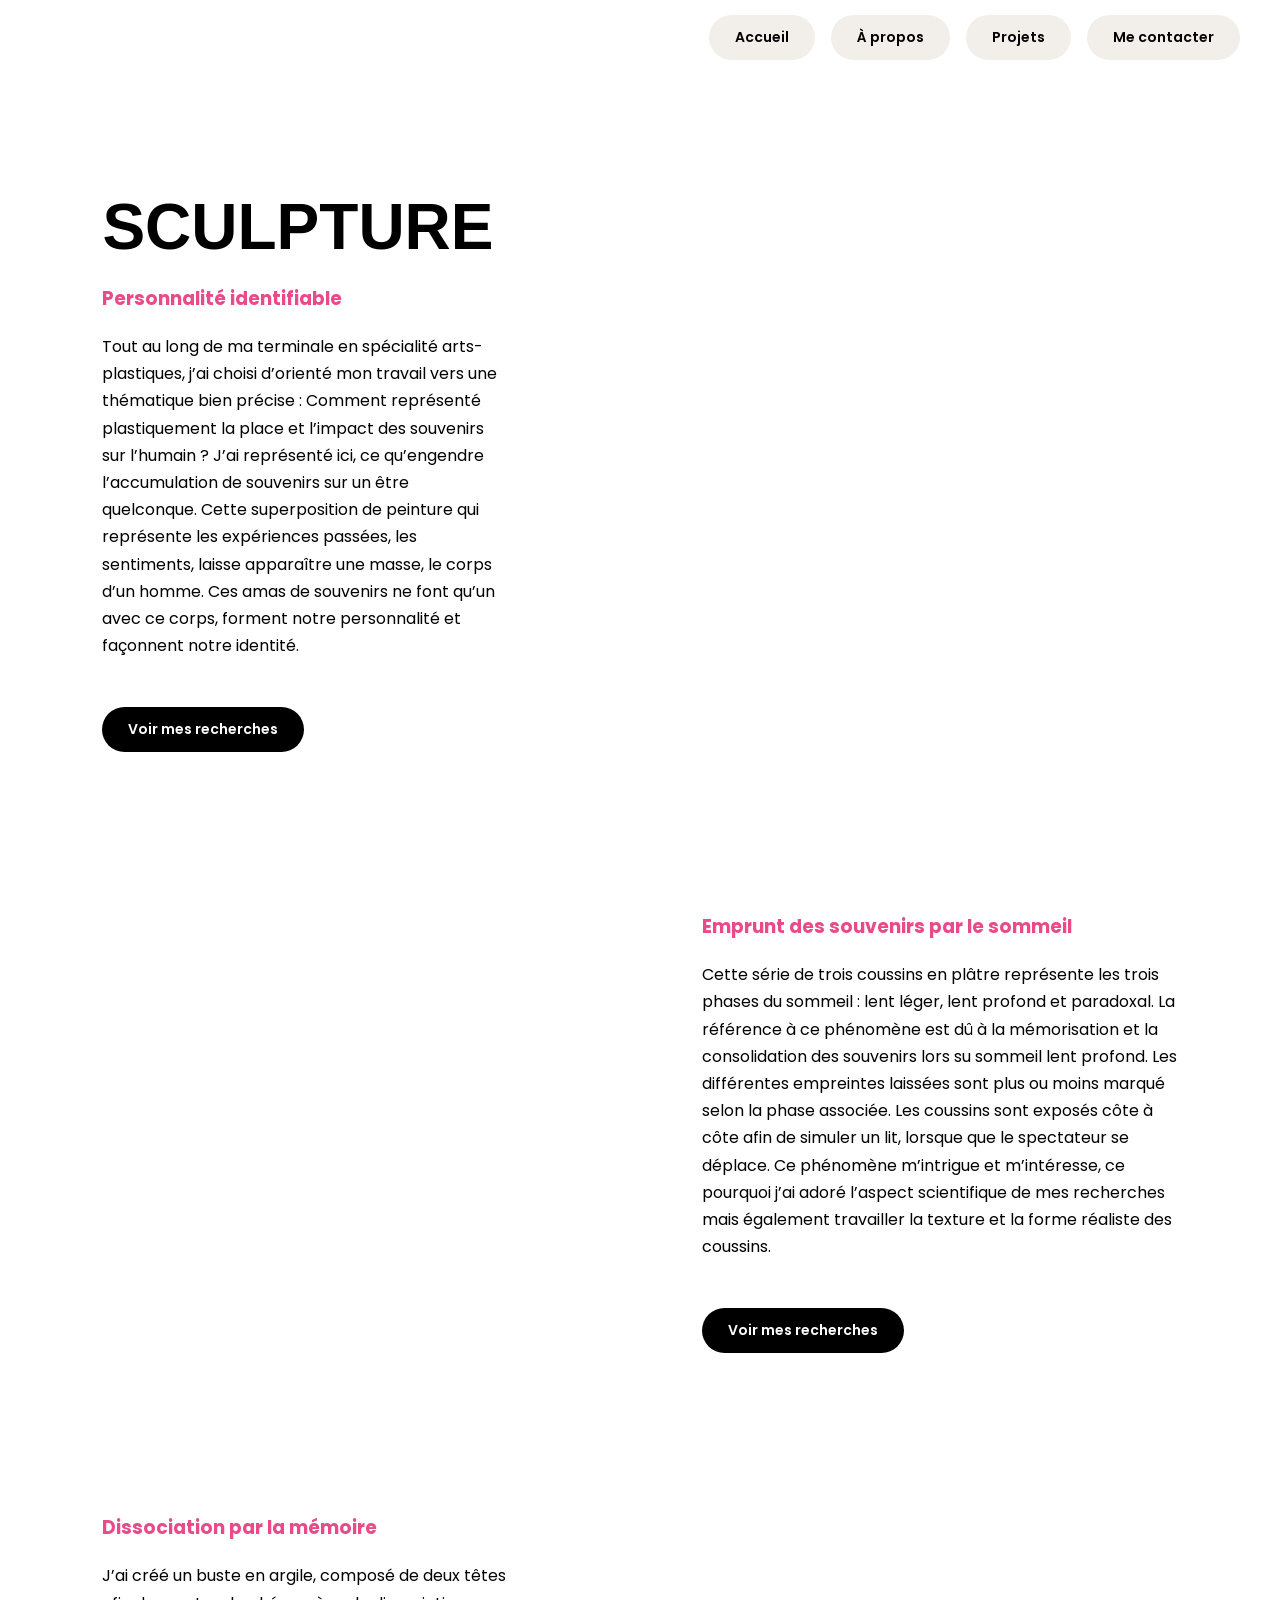
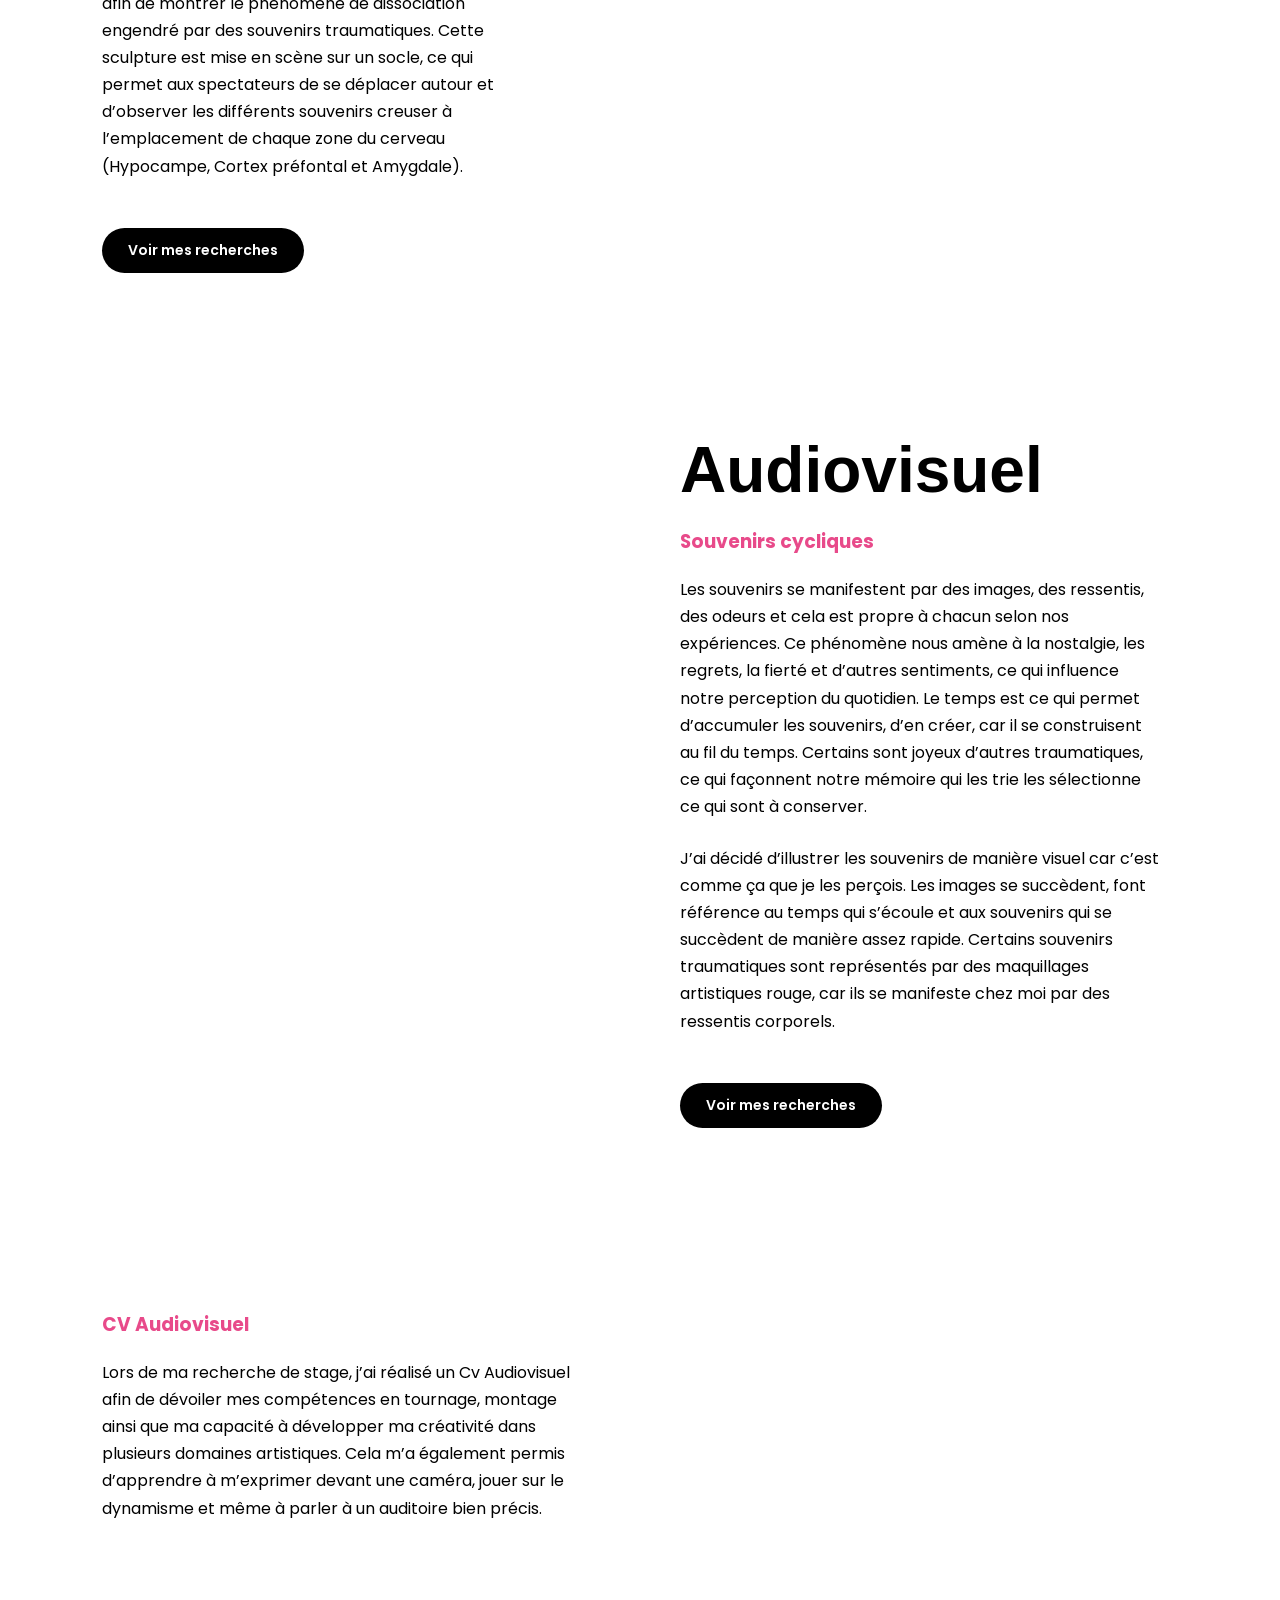
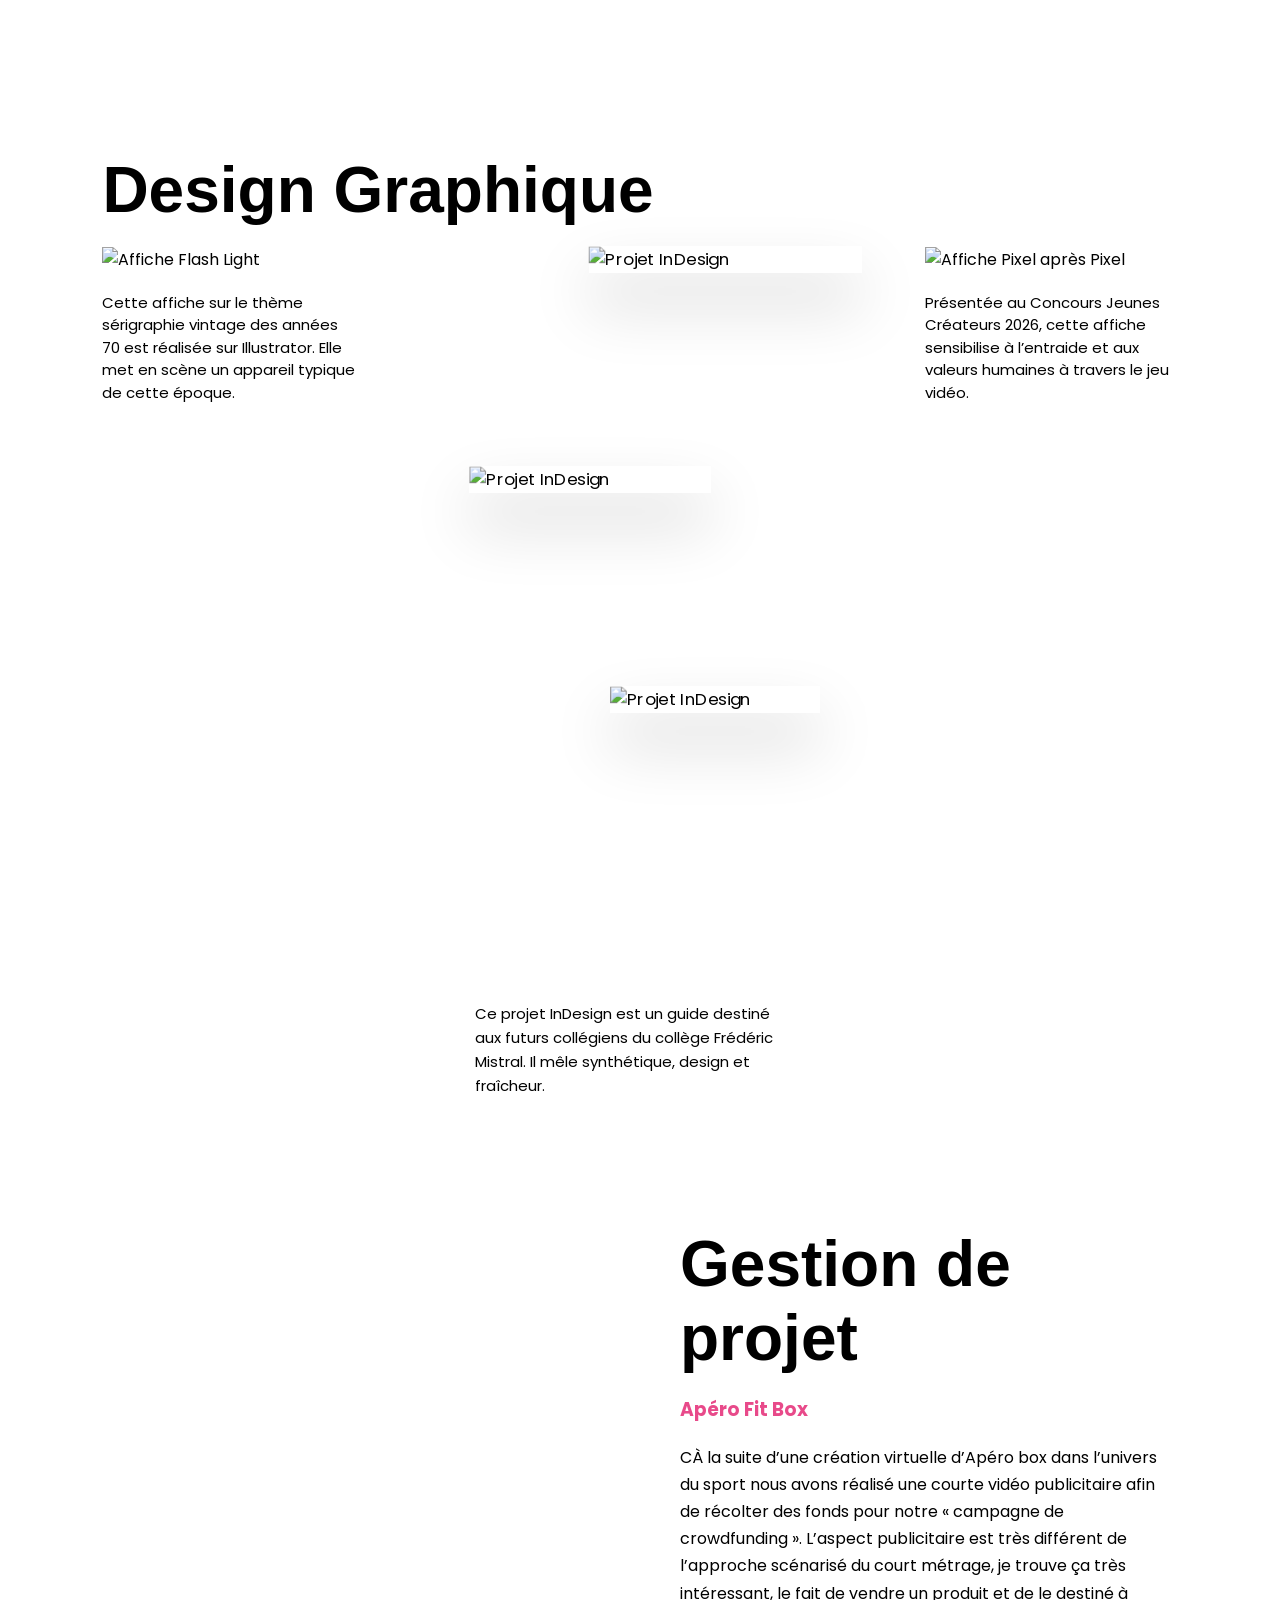
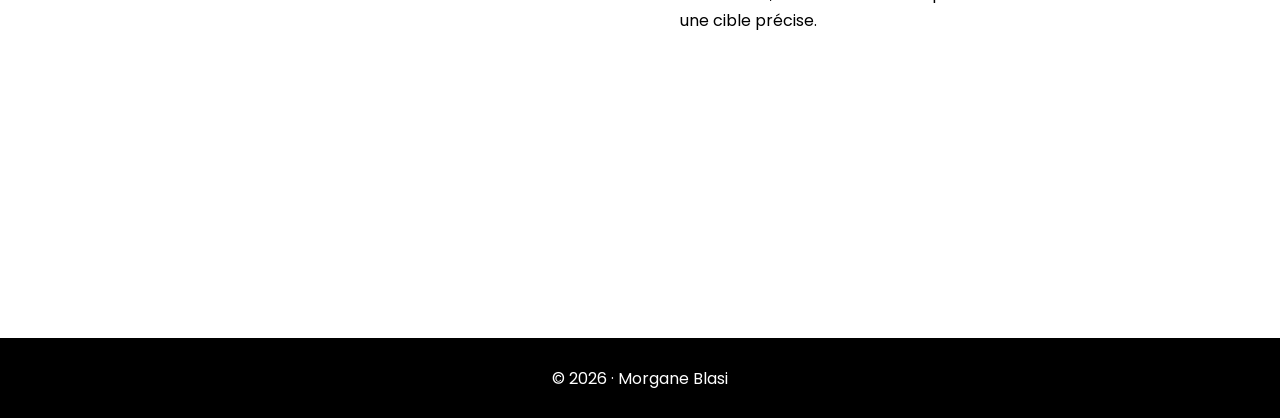
==== projet.html @ a5156cee "Add files via upload" ====
<!DOCTYPE html>
<html lang="en">

<head>
  <meta charset="UTF-8">
  <meta name="viewport" content="width=device-width, initial-scale=1.0">
  <title>Document</title>
  <link rel="stylesheet" href="style.css">
  <link href="https://fonts.googleapis.com/css2?family=Poppins:wght@400;600&display=swap" rel="stylesheet">

</head>

<body>
  <nav class="menu">
    <a href="index.html" class="menu-link">Accueil</a>
    <a href="apropos.html" class="menu-link">À propos</a>
    <a href="projet.html" class="menu-link">Projets</a>
    <a href="contact.html" class="menu-link">Me contacter</a>
  </nav>
  <section class="projects">

    <!-- 1. SCULPTURE -->
    <article class="project left">
      <div class="project-text">
        <h2>SCULPTURE</h2>




        <h3>Personnalité identifiable</h3>
        </a>
        <p>
          Tout au long de ma terminale en spécialité arts-plastiques, j’ai choisi d’orienté mon travail vers une
          thématique bien précise :
          Comment représenté plastiquement la place et l’impact des souvenirs sur l’humain ?
          J’ai représenté ici, ce qu’engendre l’accumulation de souvenirs sur un être quelconque. Cette superposition de
          peinture qui représente les expériences passées, les sentiments, laisse apparaître une masse, le corps d’un
          homme. Ces amas de souvenirs ne font qu’un avec ce corps, forment notre personnalité et façonnent notre
          identité. </p>
          
<a href="buste-recherche.html" class="research-btn">
  Voir mes recherches
</a>

      </div>

      <div class="project-media">

        <img src="img/bustef.png" alt="">


        <img src="img/buste.png" alt="">

      </div>

    </article>


    <article class="project right vertical-media">
      <div class="project-text">

        <h3>Emprunt des souvenirs par le sommeil</h3>
        <p>Cette série de trois coussins en plâtre représente les trois phases du sommeil : lent léger, lent profond et
          paradoxal. La référence à ce phénomène est dû à la mémorisation et la consolidation des souvenirs lors su
          sommeil lent profond. Les différentes empreintes laissées sont plus ou moins marqué selon la phase associée.
          Les coussins sont exposés côte à côte afin de simuler un lit, lorsque que le spectateur se déplace. Ce
          phénomène m’intrigue et m’intéresse, ce pourquoi j’ai adoré l’aspect scientifique de mes recherches mais
          également travailler la texture et la forme réaliste des coussins.</p>
          <a href="coussin-recherche.html" class="research-btn">
  Voir mes recherches
</a>
      </div>
      <div class="project-media">
        <img src="img/coussinsmur.jpeg" alt="">
        <img src="img/coussins.png" alt="">
      </div>
    </article>


    <article class="project left">
      <div class="project-text">
        <h3>Dissociation par la mémoire</h3>
        <p>J’ai créé un buste en argile, composé de deux têtes afin de montrer le phénomène de dissociation engendré par
          des souvenirs traumatiques. Cette sculpture est mise en scène sur un socle, ce qui permet aux spectateurs de
          se déplacer autour et d’observer les différents souvenirs creuser à l’emplacement de chaque zone du cerveau
          (Hypocampe, Cortex préfontal et Amygdale).</p>
           <a href="statue-recherche.html" class="research-btn">
  Voir mes recherches
</a>
      </div>
      <div class="project-media">
        <img src="img/statuef.png" alt="">
        <img src="img/statued.png" alt="">
      </div>
    </article>


    <article class="project right">
      <div class="project-text">
        <h2>Audiovisuel</h2>
        <h3>Souvenirs cycliques</h3>
        <p>Les souvenirs se manifestent par des images, des ressentis, des odeurs et cela est propre à chacun selon nos
          expériences. Ce phénomène nous amène à la nostalgie, les regrets, la fierté et d’autres sentiments, ce qui
          influence notre perception du quotidien. Le temps est ce qui permet d’accumuler les souvenirs, d’en créer, car
          il se construisent au fil du temps. Certains sont joyeux d’autres traumatiques, ce qui façonnent notre mémoire
          qui les trie les sélectionne ce qui sont à conserver.</p>
        <p>
          J’ai décidé d’illustrer les souvenirs de manière visuel car c’est comme ça que je les perçois. Les images se
          succèdent, font référence au temps qui s’écoule et aux souvenirs qui se succèdent de manière assez rapide.
          Certains souvenirs traumatiques sont représentés par des maquillages artistiques rouge, car ils se manifeste
          chez moi par des ressentis corporels. </p>
           <a href="film-recherche.html" class="research-btn">
  Voir mes recherches
</a>
      </div>


      <div class="project-media">
        <iframe src="https://player.vimeo.com/video/1187241375" style="width:100%; aspect-ratio:16/9;" frameborder="0"
          allow="fullscreen; picture-in-picture" title="Souvenirs cycliques">
        </iframe>
       
      </div>
    

      </div>

    </article>

    <!-- 5. INFOGRAPHIE -->
    <article class="project left">
      <div class="project-text">
        <h3>CV Audiovisuel</h3>
        <p>Lors de ma recherche de stage, j’ai réalisé un Cv Audiovisuel afin de dévoiler mes compétences en tournage,
          montage ainsi que ma capacité à développer ma créativité dans plusieurs domaines artistiques. Cela m’a
          également permis d’apprendre à m’exprimer devant une caméra, jouer sur le dynamisme et même à parler à un
          auditoire bien précis. </p>
      </div>
      <div class="project-media">
        <iframe src="https://player.vimeo.com/video/1187245278" style="width:100%; aspect-ratio:16/9;" frameborder="0"
          allow="fullscreen; picture-in-picture" title="Cv Morgane Blasi">
        </iframe>

      </div>
    </article>






    <article class="project left">
      <div class="project-text">


        <br>
        <h2>Design Graphique</h2>

        <div class="design-grid">

          <!-- COLONNE 1 -->
          <div class="design-item">
            <img src="img/afficheillu.png" alt="Affiche Flash Light">
            <span class="tool ai">Ai</span>
            <p>
              Cette affiche sur le thème sérigraphie vintage des années 70 est réalisée
              sur Illustrator. Elle met en scène un appareil typique de cette époque.
            </p>
          </div>

          <!-- COLONNE 2 (CENTRALE) -->
          <div class="design-item central">
            <img src="img/pagedegarde.png" alt="Projet InDesign">
            <img src="img/sommaire.png" alt="Projet InDesign">
            <img src="img/page.png" alt="Projet InDesign">
            <br> <br> <br>
            <p>
              Ce projet InDesign est un guide destiné aux futurs collégiens du collège
              Frédéric Mistral. Il mêle synthétique, design et fraîcheur.
            </p>
          </div>

          <!-- COLONNE 3 -->
          <div class="design-item">
            <img src="img/affichejeu.png" alt="Affiche Pixel après Pixel">
            <span class="tool ps">Ps</span>
            <p>
              Présentée au Concours Jeunes Créateurs 2026, cette affiche sensibilise
              à l’entraide et aux valeurs humaines à travers le jeu vidéo.
            </p>
          </div>

        </div>

    </article>
    <article class="project right vertical-media">
      <div class="project-text">
<h2>Gestion de projet</h2>
        <h3>Apéro Fit Box</h3>
        <p>CÀ la suite d’une création virtuelle d’Apéro box dans l’univers du sport nous avons réalisé une courte vidéo
          publicitaire afin de récolter des fonds pour notre « campagne de crowdfunding ». L’aspect publicitaire est
          très différent de l’approche scénarisé du court métrage, je trouve ça très intéressant, le fait de vendre un
          produit et de le destiné à une cible précise.
        </p>
      </div>
      <div class="project-media">
        <img classe="aperobox"src="img/aperobox.png" alt="">
        
      </div>
    </article>
  </section>

  <script>
    const projects = document.querySelectorAll('.project');

    const observer = new IntersectionObserver(entries => {
      entries.forEach(entry => {
        if (entry.isIntersecting) {
          entry.target.classList.add('visible');
        }
      });
    }, { threshold: 0.2 });

    projects.forEach(project => observer.observe(project));
  </script>
<button id="backToTop" aria-label="Retour en haut">
  ↑
</button>
<script>
  const backToTop = document.getElementById("backToTop");

  // Afficher le bouton quand on scroll
  window.addEventListener("scroll", () => {
    if (window.scrollY > 400) {
      backToTop.style.display = "block";
    } else {
      backToTop.style.display = "none";
    }
  });

  // Remonter en haut au clic
  backToTop.addEventListener("click", () => {
    window.scrollTo({
      top: 0,
      behavior: "smooth"
    });
  });
</script>
</body>
<footer class="footer">
    © 2026 · Morgane Blasi
</footer>

</html>
---- style.css ----
/* RESET PROPRE */
* {
    margin: 0;
    padding: 0;
    box-sizing: border-box;
}

html,
body {
    height: 100%;
}

body {
    background: #ffffff;
    font-family: 'Poppins', sans-serif;
}




.menu {
    display: flex;
    justify-content: flex-end;
    /* ✅ À DROITE */
    align-items: center;
    gap: 16px;

    margin: 0;
    padding: 15px 40px 10px;
    /* léger, propre */
}



.menu-link {
    background: #f2eee9;
    color: #000000;
    padding: 12px 26px;
    border-radius: 999px;
    text-decoration: none;
    font-weight: 600;
    font-size: 14px;
    transition: all 0.2s ease;
}

.menu-link:hover {
    background: #e04882;
}


.menu-link.active {
    background: #e84a8a;
}

/* MENU — même police partout */
.menu,
.menu-link {
    font-family: 'Poppins', sans-serif;
}

.hero {
    position: relative;
    height: calc(100vh - 80px);
    display: flex;
    flex-direction: column;
    align-items: center;
    justify-content: flex-start;
    padding-top: 40px;
}

.hero-link {
    text-decoration: none;
    color: inherit;
    display: flex;
    flex-direction: column;
    align-items: center;
}



/* BADGE */
.badge-container {
    margin-top: -26px;
    position: relative;
    z-index: 2;
}

.badge {
    width: 65%;
    margin-left: 18%;
}

/* TITRES */
.title {
    margin-top: -10%;
    text-align: center;
}

.title h1 {
    font-size: 120px;
    line-height: 1;
}

.title h2 {
    font-size: 36px;
    margin-top: -12px;
}

/* PAGE A PROPOS */
.apropos {
    padding: 80px;

}

.apropos-title {
    display: inline-block;
    padding: 10px 30px;
    margin-bottom: 80px;
    margin-top: -10px;
}

.apropos-title h1 {
    font-family: 'Anton', sans-serif;
    font-size: 48px;
}

/* CONTENU */
.apropos-content {
    display: grid;
    grid-template-columns: 1fr 1fr 1fr;
    gap: 60px;
    align-items: center;
}

.apropos-text p {
    font-size: 16px;
    line-height: 1.5;
    margin-bottom: 20px;
}

/* BONJOUR */
.apropos-text h2 {
    font-size: 36px;
    margin-bottom: 20px;
}

.apropos-text h2 span {
    color: #e84a8a;
}

/* IMAGE */
.apropos-image img {
    width: 100%;
    max-width: 260px;
    display: block;
    margin: auto;
}

h1,
h2 {
    font-family: 'Anton', sans-serif;
}

.contact {
    padding: 20px 80px 0;
}

.contact-title {
    font-family: 'Anton', sans-serif;
    font-size: 60px;
    margin-bottom: 20px;
}

.contact-content {
    display: flex;
    justify-content: space-between;
    align-items: flex-end;
    gap: 80px;
}

/* PHOTO */
.contact-photo img {
    max-width: 320px;
    display: block;
}

/* CAMERA */
.camera-img {
    width: 520px;
    display: block;
}

/* MERCI */
.merci {
    margin-top: 10px;
    text-align: right;
    font-size: 32px;
    color: #e84a8a;
}



.footer {
    height: 80px;
    background: #000;
    color: white;
    display: flex;
    justify-content: center;
    align-items: center;
}


html,
body {
    margin: 0;
    padding: 0;
    height: 100%;
}






.contact {
    padding: 20px 80px 10px;
}



.contact h1,
.contact-title {
    margin-top: 0 !important;
    margin-bottom: 20px;
}

/* FORMATIONS */
.formations {
    padding: 80px;
    background: #000000;
}

.formations-title {
    font-family: 'Anton', sans-serif;
    font-size: 48px;
    margin-bottom: 60px;
    color: #ffffff;
}

/* LISTE */
.formations-list {
    display: flex;
    gap: 40px;
    flex-wrap: wrap;
}

/* CARTE */
.formation-card {
    background: #ffffff !important;
    color: #000000;
    padding: 30px;
    border-radius: 20px;
    width: 300px;
    font-family: 'Poppins', sans-serif;
}

.formation-year {
    background: #e84a8a;
    color: #ffffff;
    padding: 8px 16px;
    border-radius: 999px;
    display: inline-block;
    margin-bottom: 20px;
    font-size: 14px;
}

.formation-card h3 {
    font-size: 20px;
    margin-bottom: 10px;
}

.formation-card p {
    font-size: 14px;
    margin-bottom: 10px;
}

.interets {
    padding: 80px;
    background: #000000;
    color: #ffffff;
}

.interets-title {
    font-family: 'Anton', sans-serif;
    font-size: 48px;
    margin-bottom: 60px;
}

/* LISTE */
.interets-list {
    display: flex;
    gap: 40px;
    flex-wrap: wrap;
}

/* CARTE */
.interet-card {
    width: 300px;
    font-family: 'Poppins', sans-serif;
}

.interet-card img {
    width: 100%;
    height: 200px;
    object-fit: cover;
    border-radius: 20px;
    margin-bottom: 20px;
}

.interet-card h3 {
    font-size: 20px;
    margin-bottom: 10px;
}

.interet-card p {
    font-size: 14px;
    line-height: 1.4;
}

.dark-section {
    background: #000;

    padding: 80px;
}

.dark-section .formation-card {
    background: #111;
}


.dark-section {
    background: #000;
}

/* CACHE */
.hidden {
    display: none;
}

.orbit-item {
    color: #ffffff;

}

.orbit-item {
    opacity: 0;
    animation: fadeIn 0.6s ease forwards;
}

.item-1 {
    animation-delay: 0.2s;
}

.item-2 {
    animation-delay: 0.4s;
}

.item-3 {
    animation-delay: 0.6s;
}

.item-4 {
    animation-delay: 0.8s;
}

@keyframes fadeIn {
    to {
        opacity: 1;
    }
}

.orbit-item {
  position: absolute;
  background: #000000;
  color: #ffffff;
  padding: 12px 20px;
  border-radius: 20px;
  white-space: nowrap;
  box-shadow: 0 10px 30px rgba(0,0,0,0.3);
  z-index: 5;
}

/* POSITIONS AUTOUR DE LA BULLE */
.item-1 {
  top: -120px;
  left: 50%;
  transform: translateX(-50%);
}

.item-2 {
  right: -160px;
  top: 50%;
  transform: translateY(-50%);
}

.item-3 {
  bottom: -120px;
  left: 50%;
  transform: translateX(-50%);
}

.item-4 {
  left: -160px;
  top: 50%;
  transform: translateY(-50%);
}


/* IMAGE DANS LES ITEMS */
.orbit-item img {
    
    object-fit: cover;
    
   
}

/* TEXTE */
.orbit-item p {
    font-size: 14px;
}

.orbit-item p {
    font-size: 14px;
}




.orbit-item img {
    width: 100px;
    height: 110px;
    
object-fit: contain;   /* ✅ image entière */
  

  
    
   
    transform: rotate(-3deg);
}

.item-2 img {
    transform: rotate(4deg);
}

.item-3 img {
    transform: rotate(-6deg);
}




.item-2 img {
    transform: rotate(4deg);
}

.item-3 img {
    transform: rotate(-6deg);
}

.orbit-section {
    display: flex;
    justify-content: center;
    padding: 120px 0;
}


.orbit-section {
    display: flex;
    justify-content: center;
    align-items: center;
    padding: 120px 0;
    background: #000;
}



.orbit-container {
  position: relative;
  width: 800px;      /* ⬅️ PLUS GRAND */
  height: 800px;
  overflow: visible; /* 🔥 indispensable */
}







/* HAUT */
.item-1 {
    top: -12%;
    left: 40%;
    transform: translateX(-50%);
}

/* DROITE */
.item-2 {
    right: 85%;
    top: 50%;
    transform: translateY(-50%);
}

/* BAS */
.item-3 {
    bottom: 36%;
    left: 98%;
    transform: translateX(-50%);
    
}
/* ===== MOODBOARD ===== */
.moodboard-section {
  padding: 140px 6%;
  background: #fff;
  text-align: center;
}

.moodboard-title {
  font-family: 'Anton', sans-serif;
  font-size: 64px;
  margin-bottom: 80px;
  position: relative;
  display: inline-block;
}

/* accent rose */
.moodboard-title::after {
  content: "";
  position: absolute;
  left: 0;
  bottom: 10px;
  width: 100%;
  height: 14px;
  background: #e84a8a;
  z-index: -1;
}

/* IMAGE MOODBOARD */
.moodboard-image {
  width: 100%;
  max-width: 1200px;   /* ✅ empêche l’image d’être trop grande */
  height: auto;
  border-radius: 24px;
  box-shadow: 0 30px 80px rgba(0,0,0,0.2);
}

/* BOUTON RETOUR EN HAUT */
#backToTop {
  position: fixed;
  bottom: 30px;
  right: 30px;
  width: 48px;
  height: 48px;
  border-radius: 50%;
  border: none;
  background: #000;
  color: #fff;
  font-size: 18px;
  cursor: pointer;
  display: none; /* caché par défaut */
  z-index: 1000;

  box-shadow: 0 12px 30px rgba(0,0,0,0.3);
  transition: transform 0.3s ease, background 0.3s ease;
}

#backToTop:hover {
  background: #e84a8a; /* rose */
  transform: translateY(-4px);
}



.orbit-center img {
    width: 70%;
    position: absolute;
    top: 50%;
    left: 50%;
    transform: translate(-50%, -50%) rotate(-2deg);

    box-shadow:
        0 20px 40px rgba(0, 0, 0, 0.5);

    border-radius: 6px;
}



.orbit-item {
    z-index: 5;
}

.orbit-center img {
    mask-image: radial-gradient(circle at center,
            black 60%,
            transparent 100%);
}


.orbit-item {
    opacity: 0;
    transition: opacity 0.4s ease, transform 0.4s ease;
}

.orbit-item:not(.hidden) {
    opacity: 1;
}

.orbit-item img {
  width: 300px;      /* ⬅️ AVANT c’était ~80–90px */
  height: auto;
  object-fit: contain;
}

.orbit-item {
  padding: 16px;        /* ⬅️ plus large */
  font-size: 16px;       /* texte plus lisible */
}
.projects {
  padding: 120px 8%;
}

/* PROJET = une ligne */
.project {
  display: flex;
  align-items: center;
  gap: 80px;
  margin-bottom: 160px;
}

/* GAUCHE / DROITE */
.project.left {
  flex-direction: row;
}

.project.right {
  flex-direction: row-reverse;
}

/* TEXTE */
.project-text {
  flex: 1;
}

.project-text h2 {
  font-family: 'Anton', sans-serif;
  font-size: 64px;
  margin-bottom: 20px;
}

.project-text h3 {
  color: #e84a8a;
  margin-bottom: 20px;
}

.project-text p {
  max-width: 480px;
  line-height: 1.6;
}

/* IMAGES */
.project-media {
  flex: 1;
  display: flex;
  gap: 30px;
}

.vertical-media .project-media {
  flex-direction: column;
}

.project-media img {
  width: 260px;
  object-fit: contain;
}
.project {
  opacity: 0;
  transform: translateY(60px);
  transition: all 0.8s ease;
}

.project.visible {
  opacity: 1;
  transform: translateY(0);
}
/* PAGE PROJET DETAIL */
.project-detail {
  padding: 120px 8%;
}

/* TITRES */
.project-header {
  margin-bottom: 80px;
}

.project-category {
  font-family: 'Anton', sans-serif;
  font-size: 72px;
  margin-bottom: 20px;
}

.project-title {
  color: #e84a8a;
  font-size: 28px;
}

/* CONTENU */
.project-content {
  display: grid;
  grid-template-columns: 1fr 1fr;
  gap: 80px;
  align-items: start;
}

/* TEXTE */
.project-text p {
  max-width: 480px;
  line-height: 1.7;
  margin-bottom: 24px;
}

/* IMAGES */
.project-images {
  display: flex;
  gap: 30px;
  align-items: flex-start;
}

.project-images img {
  width: 260px;
  object-fit: contain;
}

.project-images img:nth-child(2) {
  margin-top: 80px;
}
.project-link {
  text-decoration: none;
  color: inherit;
}


.project-media a img {
  transition: transform 0.3s ease;
}


.project-media a:hover img.aperobox {
  transform: scale(1.5);
}

/* IMAGES DES PROJETS (liste) */
.project-media a {
  display: block;
}


.project-media img:first-child {
  width: 320px;
}

.project-media img:last-child {
  width: 240px;
  align-self: flex-end; /* léger décalage stylé */
}
.project-media img[src*="coussins.png"] {  width: 520px;   /* ⬅️ ajuste ici */  height: auto;
margin-right: 10%

}

.project-media iframe {
  width: 100%;
  max-width: 520px;
  aspect-ratio: 16 / 9;
  border: none;
}

/* DESIGN GRAPHIQUE */
.design-graphique {
  margin: 180px 0;
}

.project-title {
  font-family: 'Anton', sans-serif;
  font-size: 72px;
  margin-bottom: 80px;
}



.design-graphique .project-title {
  font-family: 'Anton', sans-serif;
  font-size: 72px;
  margin-bottom: 80px;
}
/* ===== PROJET INDESIGN (CENTRAL) ===== */

.design-item.central {
  position: relative;
  height: 800px; /* espace suffisant */
}

/* Les pages sortent du flux */
.design-item.central img {
  position: absolute;
  width: 230px;
  box-shadow: 0 25px 60px rgba(0,0,0,0.2);
}

/* Grille 3 colonnes comme la référence */
.design-grid {
  display: grid;
  grid-template-columns: 1fr 1.3fr 1fr;
  gap: 120px;
  align-items: start;
}
/* La grille doit autoriser le dépassement */
.design-grid {
  position: relative;
  overflow: visible;
}

/* La colonne centrale aussi */
.design-item.central {
  position: relative;
  overflow: visible;
  z-index: 1;
}

/* Items classiques */
.design-item img {
  width: 240px;
  height: auto;
  object-fit: contain;
  display: block;
}

.design-item p {
  margin-top: 20px;
  max-width: 300px;
  line-height: 1.6;
}




/* PROJET CENTRAL PLUS IMPORTANT */
.design-item.central img {
  transform: scale(1.05);
}

/* TEXTE */
.design-item p {
  font-size: 15px;
  line-height: 1.5;
}

/* BADGES LOGICIELS */
.tool {
  position: absolute;
  bottom: 120px;
  left: -16px;
  padding: 6px 10px;
  font-weight: bold;
  border-radius: 8px;
  color: white;
  font-size: 14px;
}
.design-item.central,
.design-item.central relative {
  height: 820px;   /* ⬅️ AVANT tout était trop serré */
}
.design-item.central img { object-fit: contain;
  box-shadow: 0 30px 60px rgba(0,0,0,0.18);
  position:absolute;
}
/* PAGE 1 – COUVERTURE (image principale) */
.design-item.central img:nth-child(1) {
  width: 260px;
  top: 0;
  left: 120px;
  z-index: 3;
}

/* PAGE 2 – SOMMAIRE (derrière, à gauche) */
.design-item.central img:nth-child(2) {
  width: 230px;
  top: 200px;
  left: 0;
  z-index: 2;
}

/* PAGE 3 – PAGE INTERIEURE (plus petite, en bas) */
.design-item.central img:nth-child(3) {
  width: 200px;
  top: 430px;
  left: 160px;
  z-index: 1;
}
.design-item.central p {
  position: relative;
  margin-top: 680px;
  max-width: 320px;
  line-height: 1.6;
}

.design-item.central .tool {
  top: 560px;
  left: -28px;
}


/* Page 1 – en haut, centrée *//*.central img:nth-child(1) {
  top: 0;
  left: 80px;
  z-index: 3;
}

/* Page 2 – milieu, vers la gauche */
.design-item.central img:nth-child(2) {
  top: 220px;
  left: 0;
  z-index: 2;
}

/* Page 3 – bas, vers la droite */
.design-item.central img:nth-child(3) {
  top: 440px;
  left: 140px;
  z-index: 1;
}
.design-item.central p {
  position: relative;
  margin-top: 680px;
}

.design-item.central .tool {
  top: 560px;
  left: -24px;
}
.design-item.central img {
  position: absolute;
  transition: 
    transform 0.3s ease,
    box-shadow 0.3s ease;
  cursor: pointer;
}

.design-item.central {
  position: relative;
  overflow: visible; /* ✅ indispensable */
}.design-item.central:hover img {
  opacity: 0.75;
}

.design-item.central img:hover {
  opacity: 1;
}
.design-item.central img:hover {
  transform: scale(1.08);
  z-index: 999;              /* ✅ très élevé */
  box-shadow: 0 40px 90px rgba(0,0,0,0.3);
}

/* IMPORTANT : forcer un nouveau contexte */
.design-item.central img {
  isolation: isolate;
}


.project-media img.aperobox {
 
transform: scale(1.5) translateX(-20px);


}



.project-media {
  overflow: visible;
}
/* SECTION CONTACT */
.contact-section {
  min-height: 100vh;
  display: flex;
  justify-content: center;
  align-items: center;
  background: #f7f7f7; /* léger fond clair */
}

/* CARTE */
.contact-card {
  background: #ffffff;
  padding: 60px 80px;
  border-radius: 24px;
  box-shadow: 0 20px 60px rgba(0,0,0,0.15);
  max-width: 600px;
  width: 100%;
  text-align: center;
}

/* TITRES */
.contact-card h1 {
  font-family: 'Anton', sans-serif;
  font-size: 48px;
  margin-bottom: 20px;
}

.contact-intro {
  font-size: 16px;
  margin-bottom: 40px;
  color: #555;
}

/* INFOS */
.contact-infos {
  display: flex;
  flex-direction: column;
  gap: 24px;
}

/* ITEM CONTACT */
.contact-item {
  display: flex;
  align-items: center;
  gap: 20px;
  text-decoration: none;
  color: #000;
  font-weight: 500;
  font-size: 18px;
  padding: 14px 20px;
  border-radius: 12px;
  transition: background 0.3s ease, transform 0.3s ease;
}

.contact-item img {
  width: 28px;
  height: 28px;
  object-fit: contain;
}

/* HOVER */
.contact-item:hover {
  background: #f2f2f2;
  transform: translateY(-2px);
}
.research-btn {
  display: inline-block;
  margin-top: 24px;
  padding: 12px 26px;
  border-radius: 999px;
  background: #000;
  color: #fff;
  text-decoration: none;
  font-weight: 600;
  font-size: 14px;
  transition: all 0.3s ease;
}

.research-btn:hover {
  background: #e84a8a; /* rose */
  transform: translateY(-2px);
}
/* ===== PAGE RECHERCHE ===== */

.research-page {
  padding: 120px 8%;
  background: #fff;
}

/* HEADER */
.research-header {
  max-width: 700px;
  margin-bottom: 100px;
}

.research-header h1 {
  font-family: 'Anton', sans-serif;
  font-size: 72px;
  color: #000;
  margin-bottom: 16px;
}

.research-header h2 {
  font-size: 28px;
  color: #e84a8a;
  margin-bottom: 24px;
}

.research-header p {
  font-size: 16px;
  line-height: 1.7;
  color: #333;
}

/* GALERIE */
.research-gallery {
  display: grid;
  grid-template-columns: repeat(auto-fill, minmax(260px, 1fr));
  gap: 40px;
}

.research-gallery img {
  width: 100%;
  height: auto;
  border-radius: 10px;
  box-shadow: 0 20px 60px rgba(0,0,0,0.15);
  transition: transform 0.3s ease;
/* BULLE CENTRALE */
.interest-bubble {
  width: 300px;
  padding: 36px 32px;
  background: #000000;
  border-radius: 28px;
  box-shadow: 0 25px 60px rgba(0, 0, 0, 0.18);
  text-align: center;
  cursor: pointer;
  transition: transform 0.3s ease, box-shadow 0.3s ease;
}

/* TITRE */
.interest-bubble h3 {
  font-family: 'Anton', sans-serif;
  font-size: 28px;
  color: #ffffff;
  margin-bottom: 10px;
}

/* TEXTE */
.interest-bubble p {
  font-size: 14px;
  color: #e84a8a; /* rose */
}

/* HOVER */
.interest-bubble:hover {
  transform: scale(1.04);
  box-shadow: 0 35px 80px rgba(0, 0, 0, 0.25);
}

}

.research-gallery img:hover {
  transform: scale(1.05);
}
/* CENTRE ORBITE */
.orbit-center {
  position: absolute;
  top: 50%;
  left: 50%;
  transform: translate(-50%, -50%);
  z-index: 10;              /* ✅ AU-DESSUS des items */
}

/* BULLE */
.interest-bubble {
  background: #ffffff;      /* ✅ visible sur fond noir */
  color: #000;
  width: 320px;
  padding: 40px 32px;
  border-radius: 28px;
  box-shadow: 0 25px 60px rgba(0,0,0,0.4);
  text-align: center;
  cursor: pointer;
}
.moodboard img {
  width: 100%;
  height: auto;
  object-fit: cover;
  border-radius: 12px;
  box-shadow: 0 20px 40px rgba(0,0,0,0.15);
  transition: transform 0.3s ease;
}

.moodboard img:hover {
  transform: scale(1.05);
}
/* décalages subtils */
.moodboard img:nth-child(2),
.moodboard img:nth-child(6) {
  transform: translateY(40px);
}

.moodboard img:nth-child(4),
.moodboard img:nth-child(9) {
  transform: translateY(-30px);
}
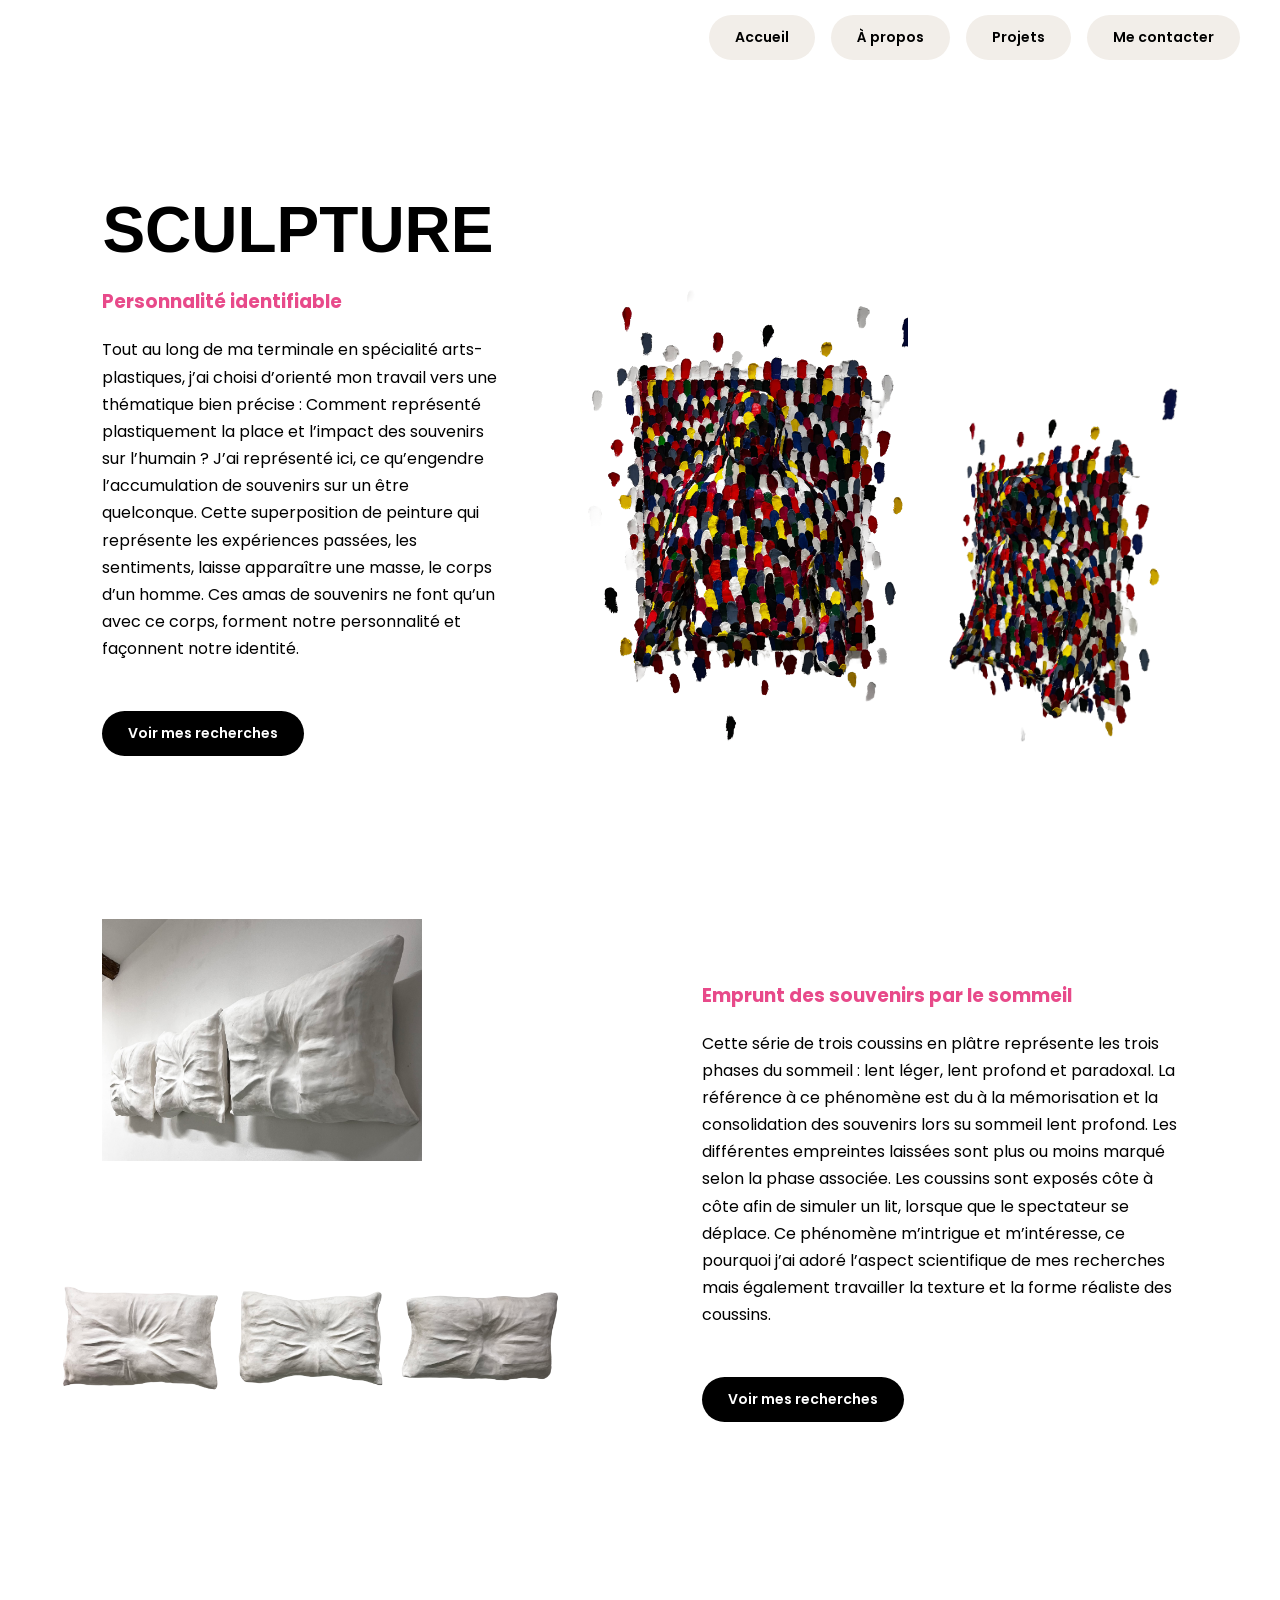
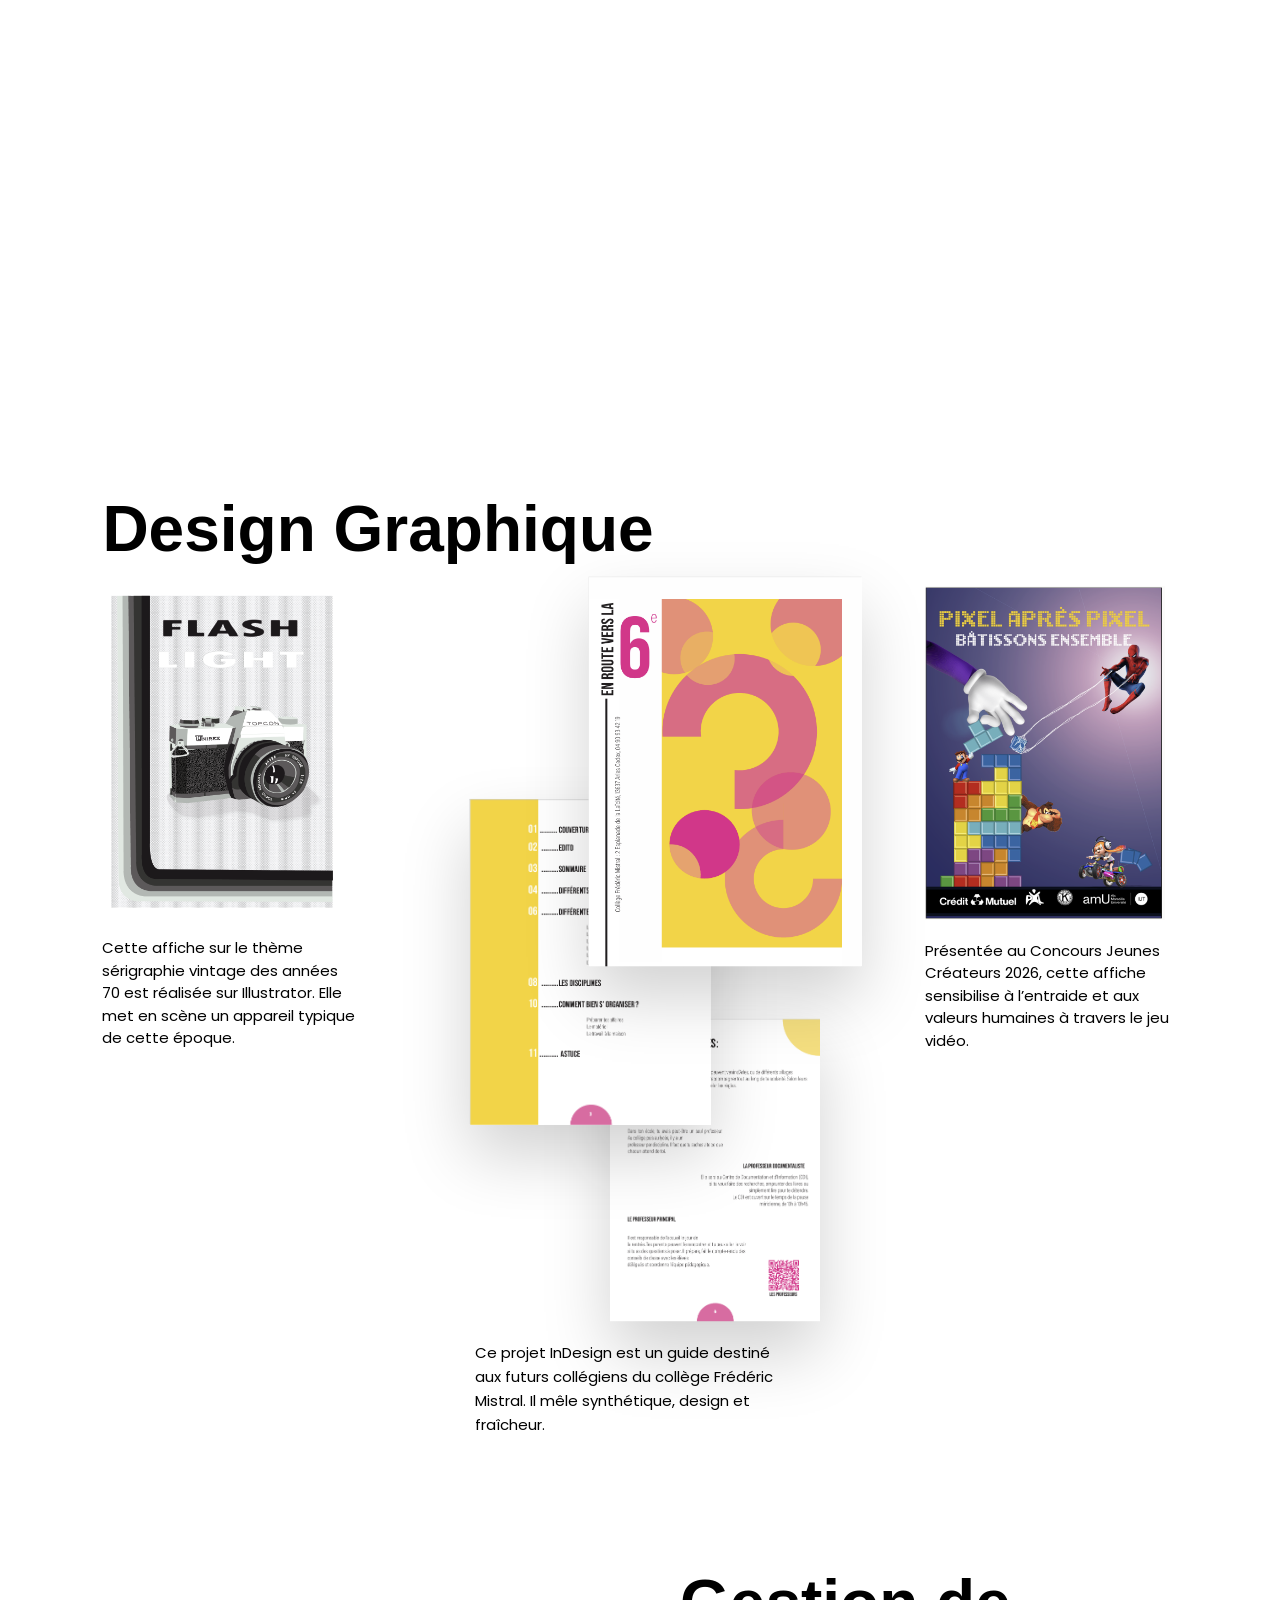
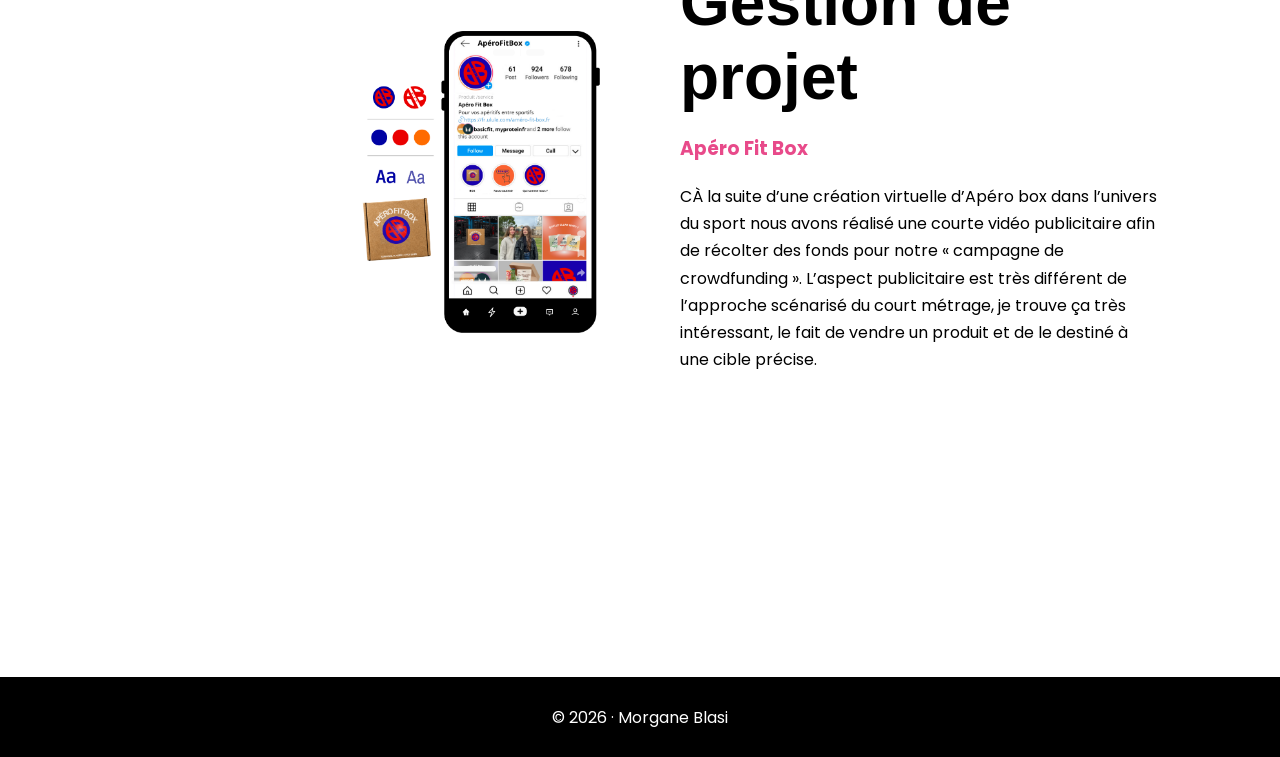
==== commit 9bdc67f2: "Update projet.html" ====
--- a/projet.html
+++ b/projet.html
@@ -61,7 +61,7 @@
 
         <h3>Emprunt des souvenirs par le sommeil</h3>
         <p>Cette série de trois coussins en plâtre représente les trois phases du sommeil : lent léger, lent profond et
-          paradoxal. La référence à ce phénomène est dû à la mémorisation et la consolidation des souvenirs lors su
+          paradoxal. La référence à ce phénomène est du à la mémorisation et la consolidation des souvenirs lors su
           sommeil lent profond. Les différentes empreintes laissées sont plus ou moins marqué selon la phase associée.
           Les coussins sont exposés côte à côte afin de simuler un lit, lorsque que le spectateur se déplace. Ce
           phénomène m’intrigue et m’intéresse, ce pourquoi j’ai adoré l’aspect scientifique de mes recherches mais
@@ -251,4 +251,4 @@
     © 2026 · Morgane Blasi
 </footer>
 
-</html>+</html>
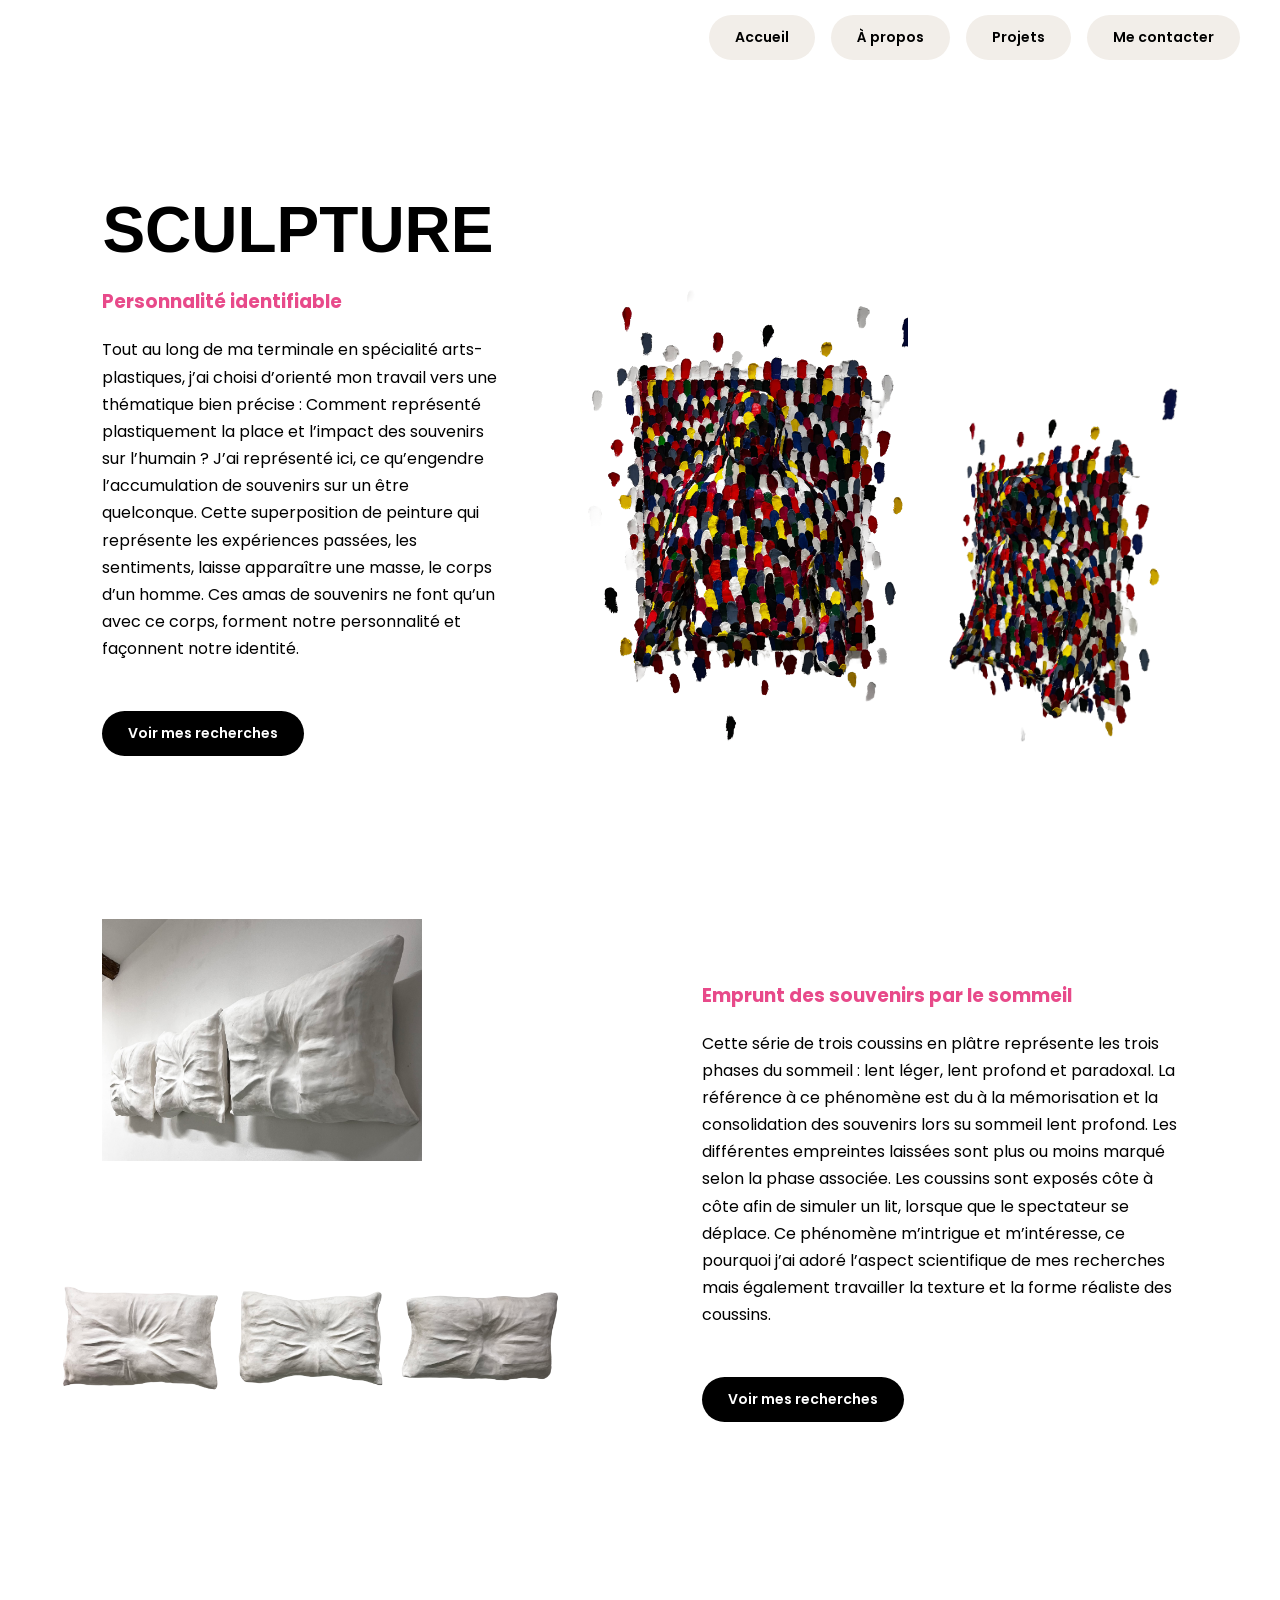
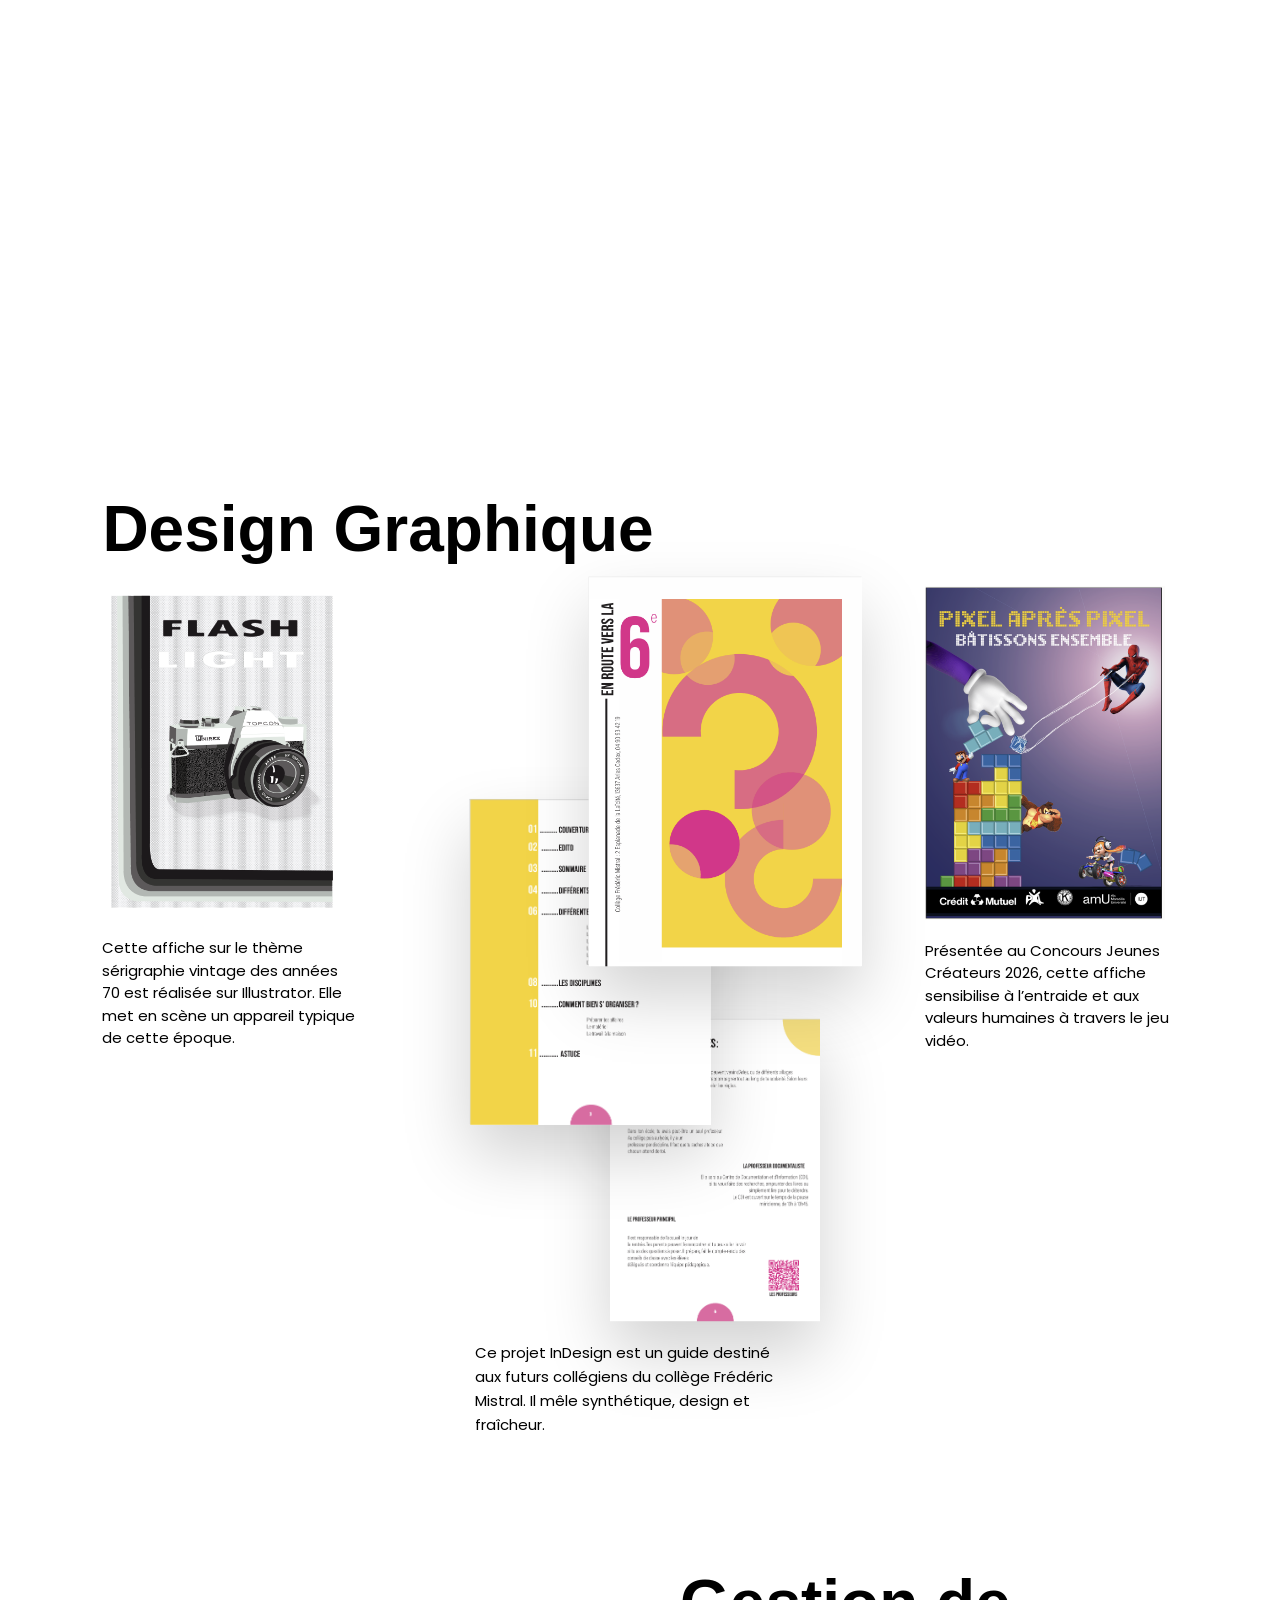
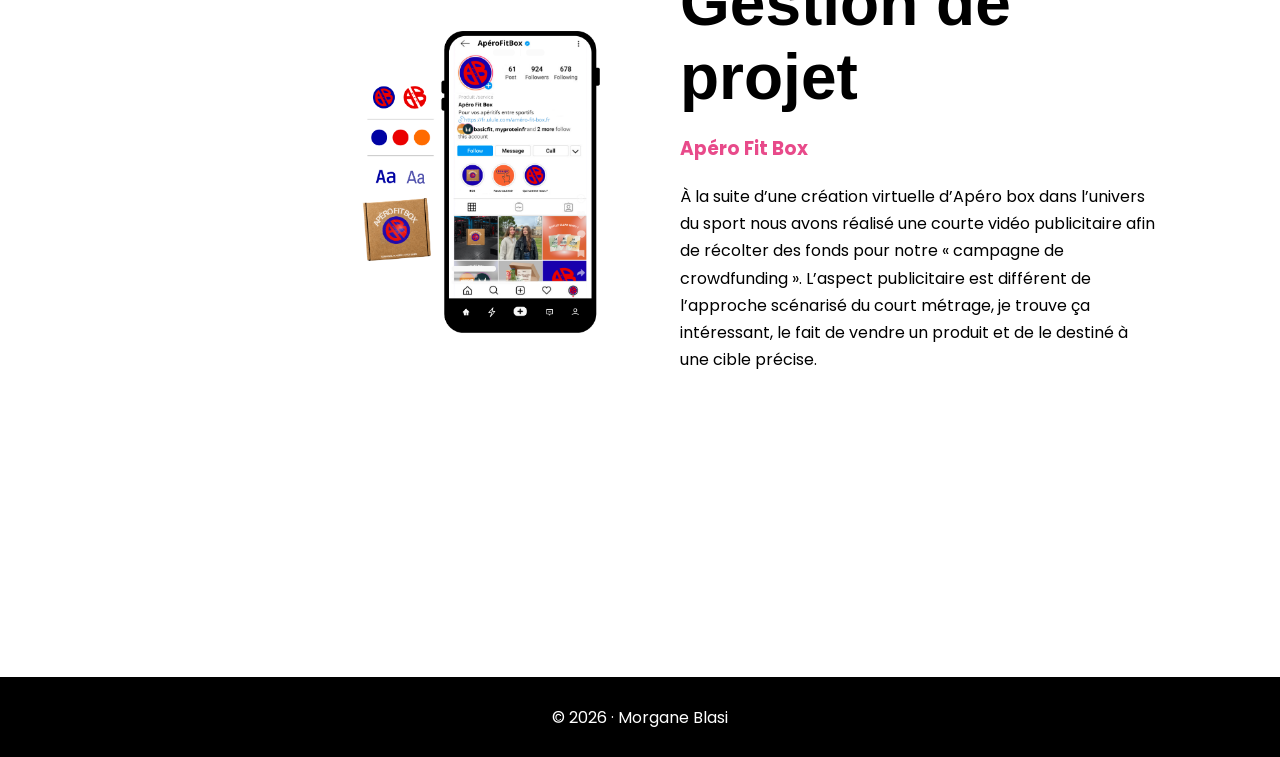
==== commit 902269cf: "Update projet.html" ====
--- a/projet.html
+++ b/projet.html
@@ -102,11 +102,11 @@
         <p>Les souvenirs se manifestent par des images, des ressentis, des odeurs et cela est propre à chacun selon nos
           expériences. Ce phénomène nous amène à la nostalgie, les regrets, la fierté et d’autres sentiments, ce qui
           influence notre perception du quotidien. Le temps est ce qui permet d’accumuler les souvenirs, d’en créer, car
-          il se construisent au fil du temps. Certains sont joyeux d’autres traumatiques, ce qui façonnent notre mémoire
-          qui les trie les sélectionne ce qui sont à conserver.</p>
+          il se construisent au fil du temps. Certains sont joyeux d’autres traumatiques, ceux qui façonnent notre mémoire
+          qui les trie les sélectionne ceux qui sont à conserver.</p>
         <p>
-          J’ai décidé d’illustrer les souvenirs de manière visuel car c’est comme ça que je les perçois. Les images se
-          succèdent, font référence au temps qui s’écoule et aux souvenirs qui se succèdent de manière assez rapide.
+          J’ai décidé d’illustrer les souvenirs de manière visuel car c’estde cette manière que je les perçois. Les images se
+          succèdent, font référence au temps qui s’écoule et aux souvenirs qui se s'accumulent assez rapidement.
           Certains souvenirs traumatiques sont représentés par des maquillages artistiques rouge, car ils se manifeste
           chez moi par des ressentis corporels. </p>
            <a href="film-recherche.html" class="research-btn">
@@ -133,7 +133,7 @@
         <h3>CV Audiovisuel</h3>
         <p>Lors de ma recherche de stage, j’ai réalisé un Cv Audiovisuel afin de dévoiler mes compétences en tournage,
           montage ainsi que ma capacité à développer ma créativité dans plusieurs domaines artistiques. Cela m’a
-          également permis d’apprendre à m’exprimer devant une caméra, jouer sur le dynamisme et même à parler à un
+          également permis d’apprendre à m’exprimer devant une caméra, jouer sur le dynamisme et à parler à un
           auditoire bien précis. </p>
       </div>
       <div class="project-media">
@@ -197,9 +197,9 @@
       <div class="project-text">
 <h2>Gestion de projet</h2>
         <h3>Apéro Fit Box</h3>
-        <p>CÀ la suite d’une création virtuelle d’Apéro box dans l’univers du sport nous avons réalisé une courte vidéo
+        <p>À la suite d’une création virtuelle d’Apéro box dans l’univers du sport nous avons réalisé une courte vidéo
           publicitaire afin de récolter des fonds pour notre « campagne de crowdfunding ». L’aspect publicitaire est
-          très différent de l’approche scénarisé du court métrage, je trouve ça très intéressant, le fait de vendre un
+           différent de l’approche scénarisé du court métrage, je trouve ça intéressant, le fait de vendre un
           produit et de le destiné à une cible précise.
         </p>
       </div>
